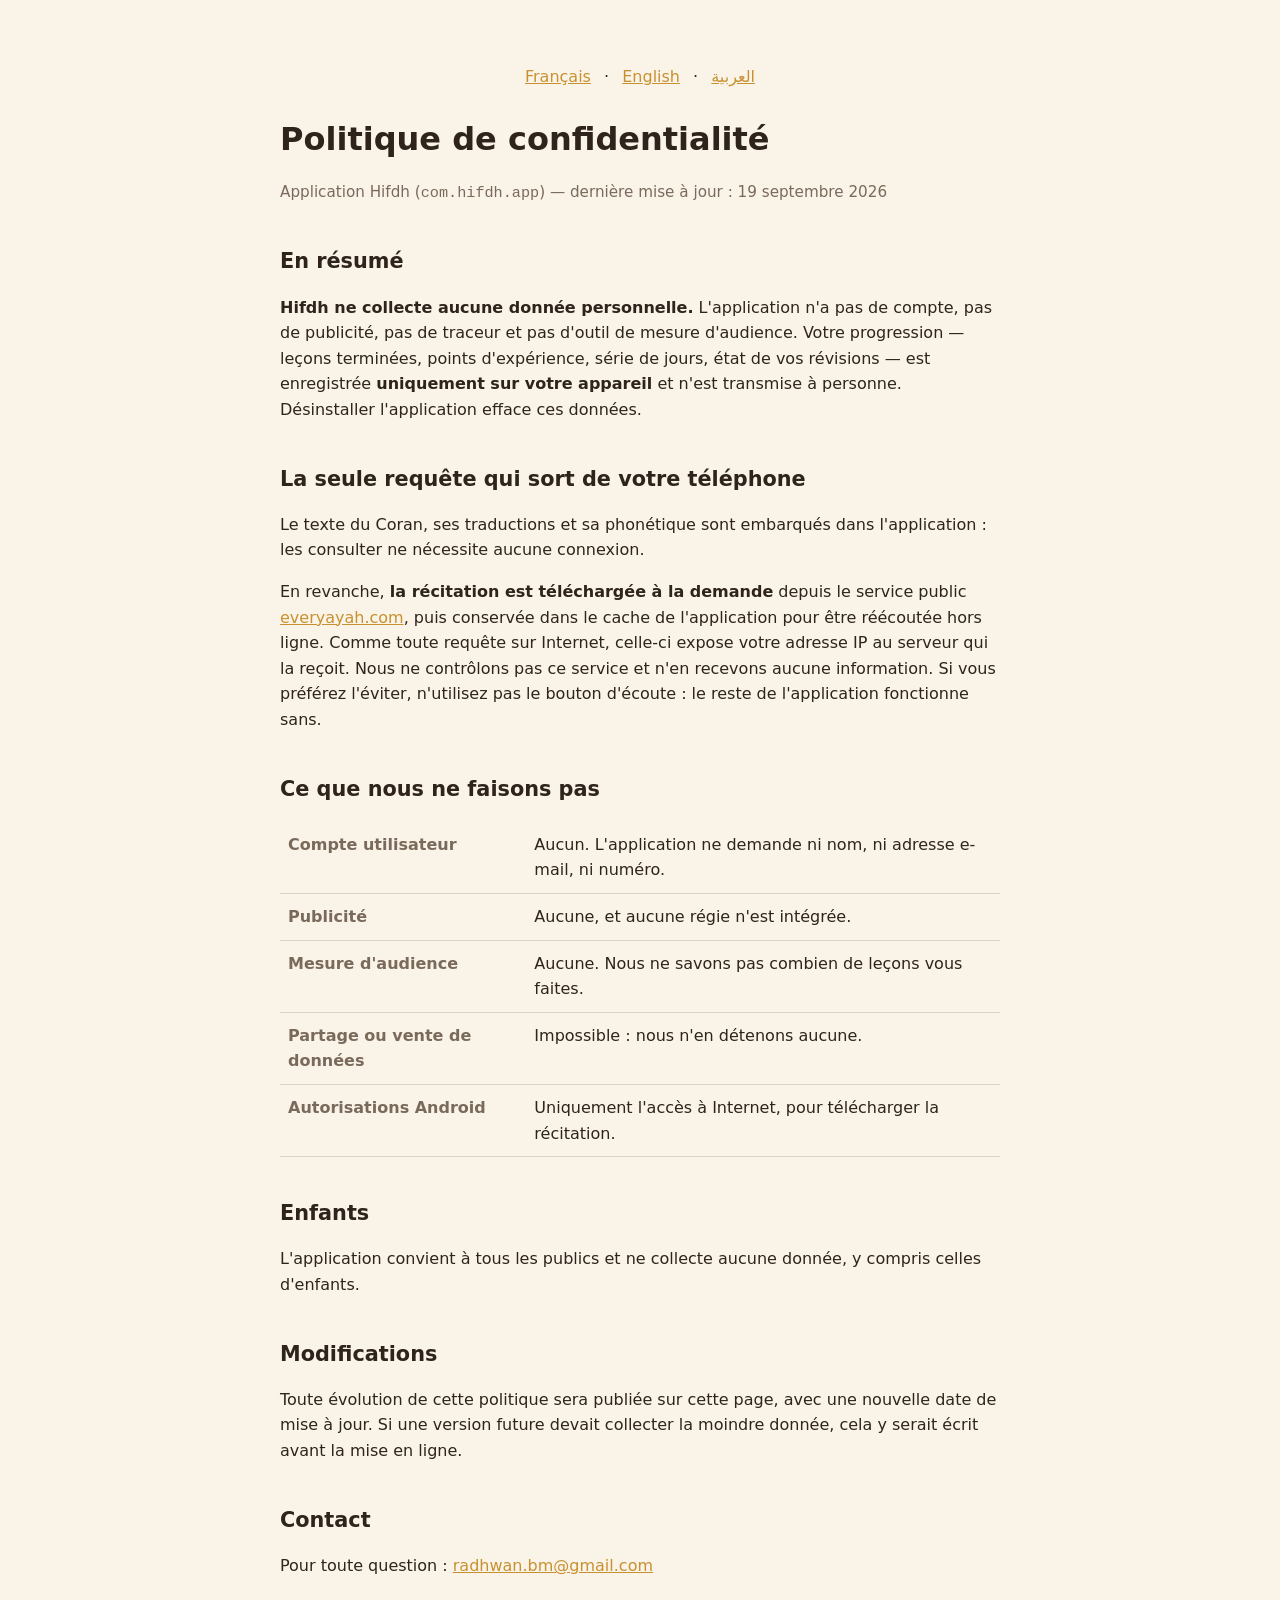
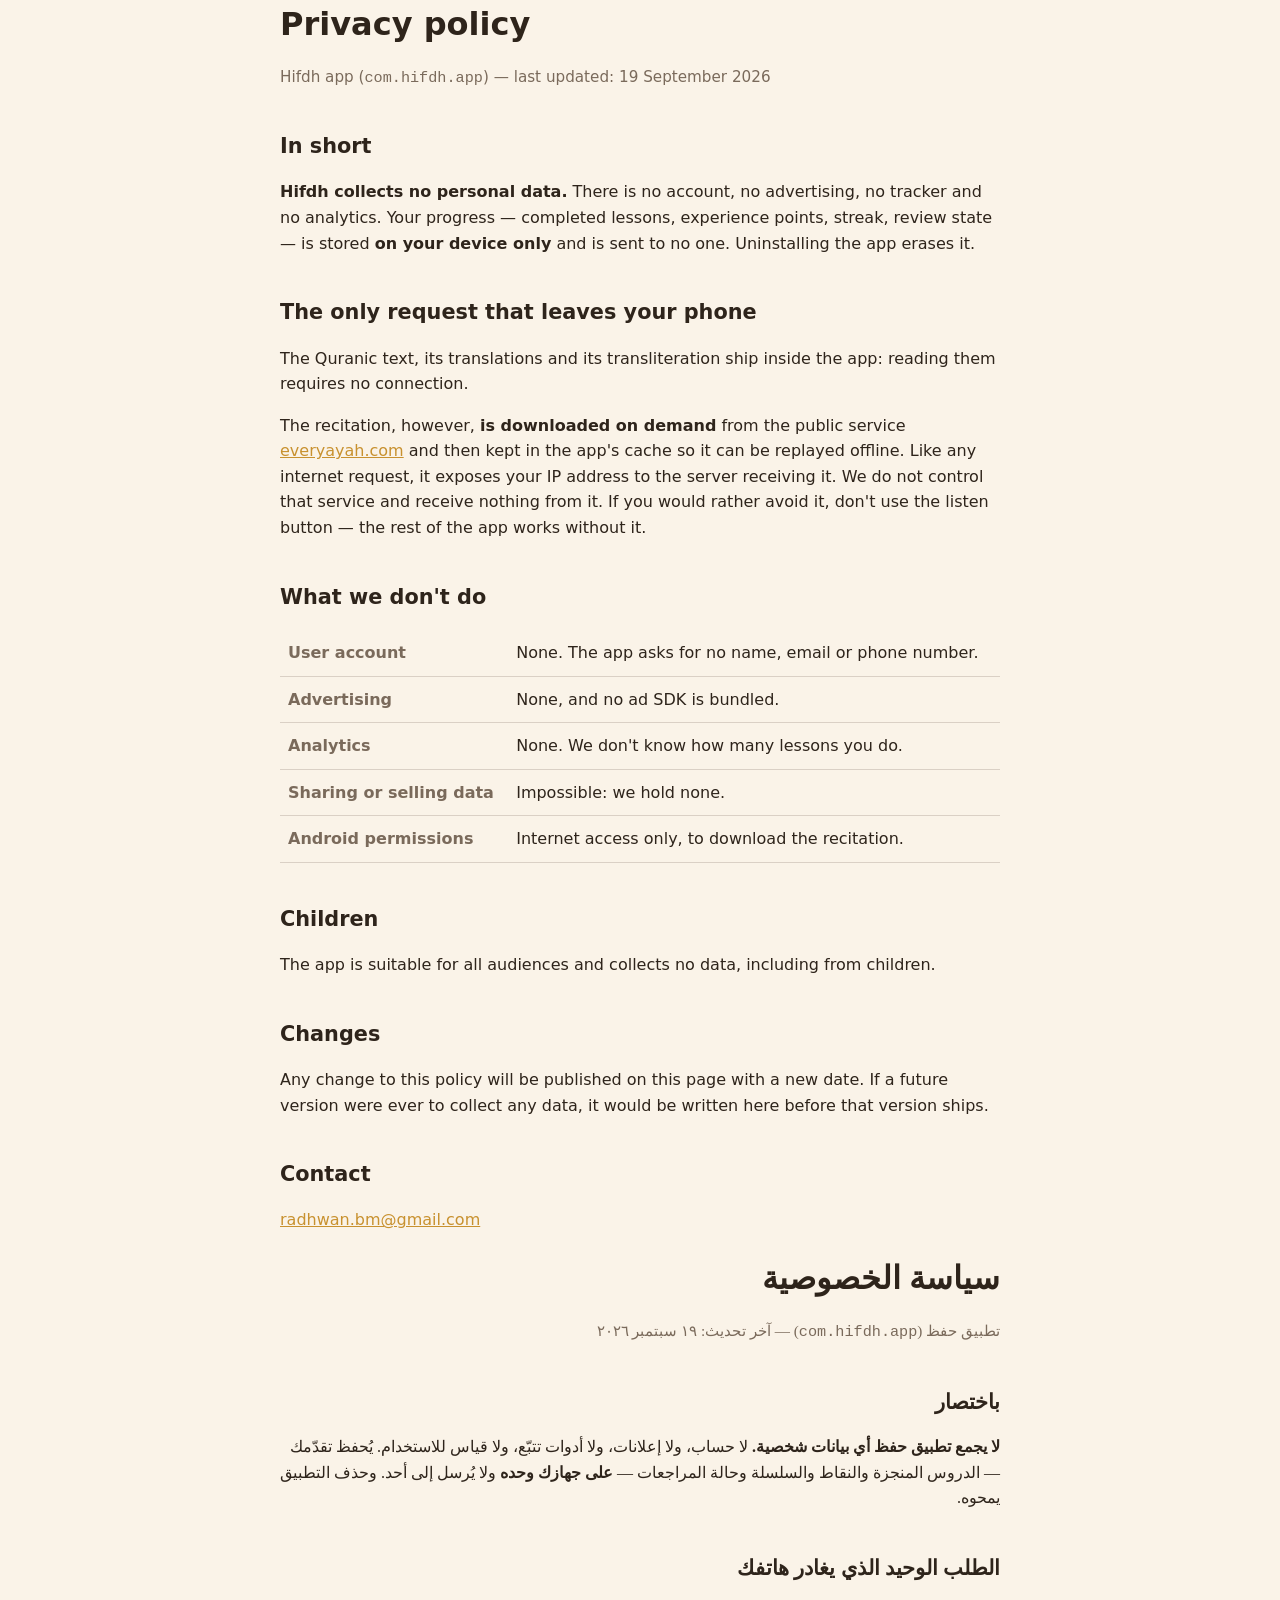
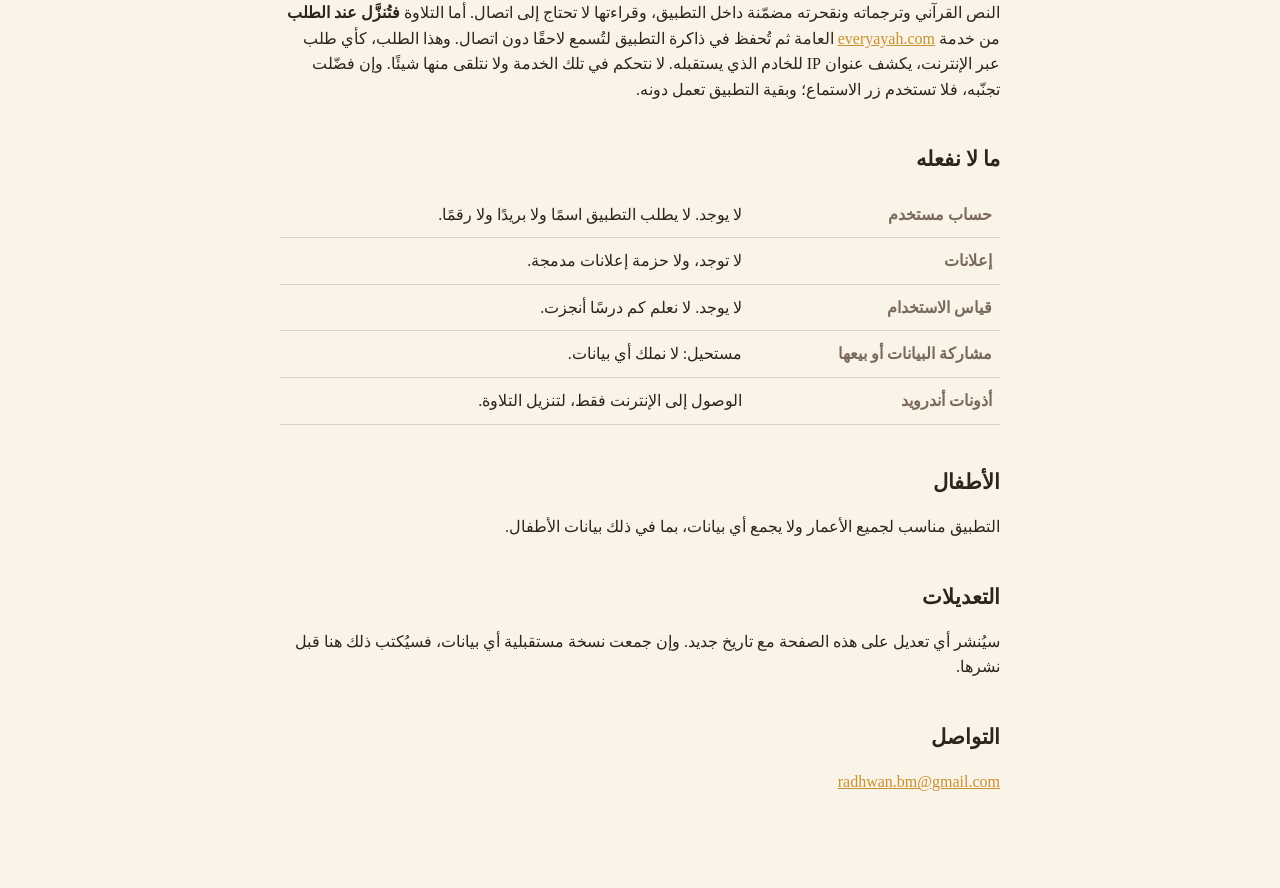
==== privacy/index.html @ c6a9dac5 "Site public : accueil et politique de confidentialité Page d'atterrissage « lien en bio » et politiq" ====
<!DOCTYPE html>
<html lang="fr">
<head>
<meta charset="utf-8">
<meta name="viewport" content="width=device-width, initial-scale=1">
<title>Hifdh — Politique de confidentialité</title>
<meta name="description" content="Politique de confidentialité de l'application Hifdh : aucune collecte de données, aucun compte, aucun traceur.">
<link rel="icon" href="../icon.png">
<link rel="stylesheet" href="../style.css">
</head>
<body>
<main>
  <p class="langs"><a href="#fr">Français</a> · <a href="#en">English</a> · <a href="#ar">العربية</a></p>

  <section id="fr">
    <h1>Politique de confidentialité</h1>
    <p class="muted">Application Hifdh (<code>com.hifdh.app</code>) — dernière mise à jour : 19 septembre 2026</p>

    <h2>En résumé</h2>
    <p><strong>Hifdh ne collecte aucune donnée personnelle.</strong> L'application
    n'a pas de compte, pas de publicité, pas de traceur et pas d'outil de mesure
    d'audience. Votre progression — leçons terminées, points d'expérience, série
    de jours, état de vos révisions — est enregistrée <strong>uniquement sur
    votre appareil</strong> et n'est transmise à personne. Désinstaller
    l'application efface ces données.</p>

    <h2>La seule requête qui sort de votre téléphone</h2>
    <p>Le texte du Coran, ses traductions et sa phonétique sont embarqués dans
    l'application : les consulter ne nécessite aucune connexion.</p>
    <p>En revanche, <strong>la récitation est téléchargée à la demande</strong>
    depuis le service public <a href="https://everyayah.com">everyayah.com</a>,
    puis conservée dans le cache de l'application pour être réécoutée hors
    ligne. Comme toute requête sur Internet, celle-ci expose votre adresse IP au
    serveur qui la reçoit. Nous ne contrôlons pas ce service et n'en recevons
    aucune information. Si vous préférez l'éviter, n'utilisez pas le bouton
    d'écoute : le reste de l'application fonctionne sans.</p>

    <h2>Ce que nous ne faisons pas</h2>
    <table>
      <tr><th>Compte utilisateur</th><td>Aucun. L'application ne demande ni nom, ni adresse e-mail, ni numéro.</td></tr>
      <tr><th>Publicité</th><td>Aucune, et aucune régie n'est intégrée.</td></tr>
      <tr><th>Mesure d'audience</th><td>Aucune. Nous ne savons pas combien de leçons vous faites.</td></tr>
      <tr><th>Partage ou vente de données</th><td>Impossible : nous n'en détenons aucune.</td></tr>
      <tr><th>Autorisations Android</th><td>Uniquement l'accès à Internet, pour télécharger la récitation.</td></tr>
    </table>

    <h2>Enfants</h2>
    <p>L'application convient à tous les publics et ne collecte aucune donnée,
    y compris celles d'enfants.</p>

    <h2>Modifications</h2>
    <p>Toute évolution de cette politique sera publiée sur cette page, avec une
    nouvelle date de mise à jour. Si une version future devait collecter la
    moindre donnée, cela y serait écrit avant la mise en ligne.</p>

    <h2>Contact</h2>
    <p>Pour toute question : <a href="mailto:radhwan.bm@gmail.com">radhwan.bm@gmail.com</a></p>
  </section>

  <section id="en" lang="en">
    <h1>Privacy policy</h1>
    <p class="muted">Hifdh app (<code>com.hifdh.app</code>) — last updated: 19 September 2026</p>

    <h2>In short</h2>
    <p><strong>Hifdh collects no personal data.</strong> There is no account, no
    advertising, no tracker and no analytics. Your progress — completed lessons,
    experience points, streak, review state — is stored <strong>on your device
    only</strong> and is sent to no one. Uninstalling the app erases it.</p>

    <h2>The only request that leaves your phone</h2>
    <p>The Quranic text, its translations and its transliteration ship inside the
    app: reading them requires no connection.</p>
    <p>The recitation, however, <strong>is downloaded on demand</strong> from the
    public service <a href="https://everyayah.com">everyayah.com</a> and then kept
    in the app's cache so it can be replayed offline. Like any internet request,
    it exposes your IP address to the server receiving it. We do not control that
    service and receive nothing from it. If you would rather avoid it, don't use
    the listen button — the rest of the app works without it.</p>

    <h2>What we don't do</h2>
    <table>
      <tr><th>User account</th><td>None. The app asks for no name, email or phone number.</td></tr>
      <tr><th>Advertising</th><td>None, and no ad SDK is bundled.</td></tr>
      <tr><th>Analytics</th><td>None. We don't know how many lessons you do.</td></tr>
      <tr><th>Sharing or selling data</th><td>Impossible: we hold none.</td></tr>
      <tr><th>Android permissions</th><td>Internet access only, to download the recitation.</td></tr>
    </table>

    <h2>Children</h2>
    <p>The app is suitable for all audiences and collects no data, including from
    children.</p>

    <h2>Changes</h2>
    <p>Any change to this policy will be published on this page with a new date.
    If a future version were ever to collect any data, it would be written here
    before that version ships.</p>

    <h2>Contact</h2>
    <p><a href="mailto:radhwan.bm@gmail.com">radhwan.bm@gmail.com</a></p>
  </section>

  <section id="ar" lang="ar" dir="rtl">
    <h1>سياسة الخصوصية</h1>
    <p class="muted">تطبيق حفظ (<code>com.hifdh.app</code>) — آخر تحديث: ١٩ سبتمبر ٢٠٢٦</p>

    <h2>باختصار</h2>
    <p><strong>لا يجمع تطبيق حفظ أي بيانات شخصية.</strong> لا حساب، ولا إعلانات،
    ولا أدوات تتبّع، ولا قياس للاستخدام. يُحفظ تقدّمك — الدروس المنجزة والنقاط
    والسلسلة وحالة المراجعات — <strong>على جهازك وحده</strong> ولا يُرسل إلى أحد.
    وحذف التطبيق يمحوه.</p>

    <h2>الطلب الوحيد الذي يغادر هاتفك</h2>
    <p>النص القرآني وترجماته ونقحرته مضمّنة داخل التطبيق، وقراءتها لا تحتاج إلى
    اتصال. أما التلاوة <strong>فتُنزَّل عند الطلب</strong> من خدمة
    <a href="https://everyayah.com">everyayah.com</a> العامة ثم تُحفظ في ذاكرة
    التطبيق لتُسمع لاحقًا دون اتصال. وهذا الطلب، كأي طلب عبر الإنترنت، يكشف عنوان
    IP للخادم الذي يستقبله. لا نتحكم في تلك الخدمة ولا نتلقى منها شيئًا. وإن
    فضّلت تجنّبه، فلا تستخدم زر الاستماع؛ وبقية التطبيق تعمل دونه.</p>

    <h2>ما لا نفعله</h2>
    <table>
      <tr><th>حساب مستخدم</th><td>لا يوجد. لا يطلب التطبيق اسمًا ولا بريدًا ولا رقمًا.</td></tr>
      <tr><th>إعلانات</th><td>لا توجد، ولا حزمة إعلانات مدمجة.</td></tr>
      <tr><th>قياس الاستخدام</th><td>لا يوجد. لا نعلم كم درسًا أنجزت.</td></tr>
      <tr><th>مشاركة البيانات أو بيعها</th><td>مستحيل: لا نملك أي بيانات.</td></tr>
      <tr><th>أذونات أندرويد</th><td>الوصول إلى الإنترنت فقط، لتنزيل التلاوة.</td></tr>
    </table>

    <h2>الأطفال</h2>
    <p>التطبيق مناسب لجميع الأعمار ولا يجمع أي بيانات، بما في ذلك بيانات الأطفال.</p>

    <h2>التعديلات</h2>
    <p>سيُنشر أي تعديل على هذه الصفحة مع تاريخ جديد. وإن جمعت نسخة مستقبلية أي
    بيانات، فسيُكتب ذلك هنا قبل نشرها.</p>

    <h2>التواصل</h2>
    <p><a href="mailto:radhwan.bm@gmail.com">radhwan.bm@gmail.com</a></p>
  </section>
</main>
</body>
</html>
---- style.css ----
/* Palette et typographie reprises de l'application, pour que le passage du
   reel au site puis à l'app ne donne jamais l'impression de changer d'univers. */
:root {
  --paper: #faf3e8;
  --paper-raised: #f2e6d4;
  --ink: #2e241b;
  --ink-soft: #7a6a5b;
  --gold: #c8912f;
  --green: #3ba776;
}

@media (prefers-color-scheme: dark) {
  :root {
    --paper: #14100c;
    --paper-raised: #221b14;
    --ink: #f3e9dc;
    --ink-soft: #b3a393;
  }
}

* { box-sizing: border-box; }

body {
  margin: 0;
  padding: 0 20px;
  background: var(--paper);
  color: var(--ink);
  font-family: Nunito, "Segoe UI", system-ui, -apple-system, sans-serif;
  line-height: 1.6;
}

main { max-width: 720px; margin: 0 auto; padding: 48px 0 80px; }

header { text-align: center; padding: 32px 0 8px; }
header img { width: 96px; height: 96px; border-radius: 22px; }

h1 { font-size: 2rem; margin: 20px 0 8px; }
h2 { font-size: 1.3rem; margin: 40px 0 8px; }
h3 { font-size: 1.05rem; margin: 28px 0 4px; }
p, li { color: var(--ink); }
.lead { font-size: 1.15rem; color: var(--ink-soft); text-align: center; margin: 0 0 32px; }
.muted { color: var(--ink-soft); font-size: 0.95rem; }

.cta {
  display: inline-block;
  background: var(--gold);
  color: #fff;
  font-weight: 800;
  text-decoration: none;
  padding: 16px 28px;
  border-radius: 16px;
  box-shadow: 0 4px 0 #9a6e23;
  letter-spacing: 0.6px;
  text-transform: uppercase;
}
.cta.secondary { background: transparent; color: var(--gold); box-shadow: none; border: 2px solid var(--gold); }
.cta[aria-disabled="true"] { background: var(--ink-soft); box-shadow: none; opacity: 0.6; pointer-events: none; }
.actions { display: flex; flex-wrap: wrap; gap: 14px; justify-content: center; margin: 32px 0; }

.features { display: grid; gap: 22px; margin: 40px 0; }
.feature { background: var(--paper-raised); border-radius: 18px; padding: 20px 22px; }
.feature h3 { margin-top: 0; }
.feature p { margin: 0; color: var(--ink-soft); }

.shots { display: flex; gap: 14px; overflow-x: auto; padding: 8px 0 20px; }
.shots img { width: 210px; border-radius: 16px; border: 1px solid rgba(122, 106, 91, 0.3); }

table { width: 100%; border-collapse: collapse; margin: 16px 0; }
th, td { text-align: start; padding: 10px 8px; border-bottom: 1px solid rgba(122, 106, 91, 0.25); vertical-align: top; }
th { color: var(--ink-soft); font-weight: 700; }

footer { text-align: center; padding: 40px 0; color: var(--ink-soft); font-size: 0.9rem; }
a { color: var(--gold); }

.langs { text-align: center; margin-bottom: 24px; }
.langs a { margin: 0 8px; }

[dir="rtl"] { font-family: Amiri, Nunito, serif; }
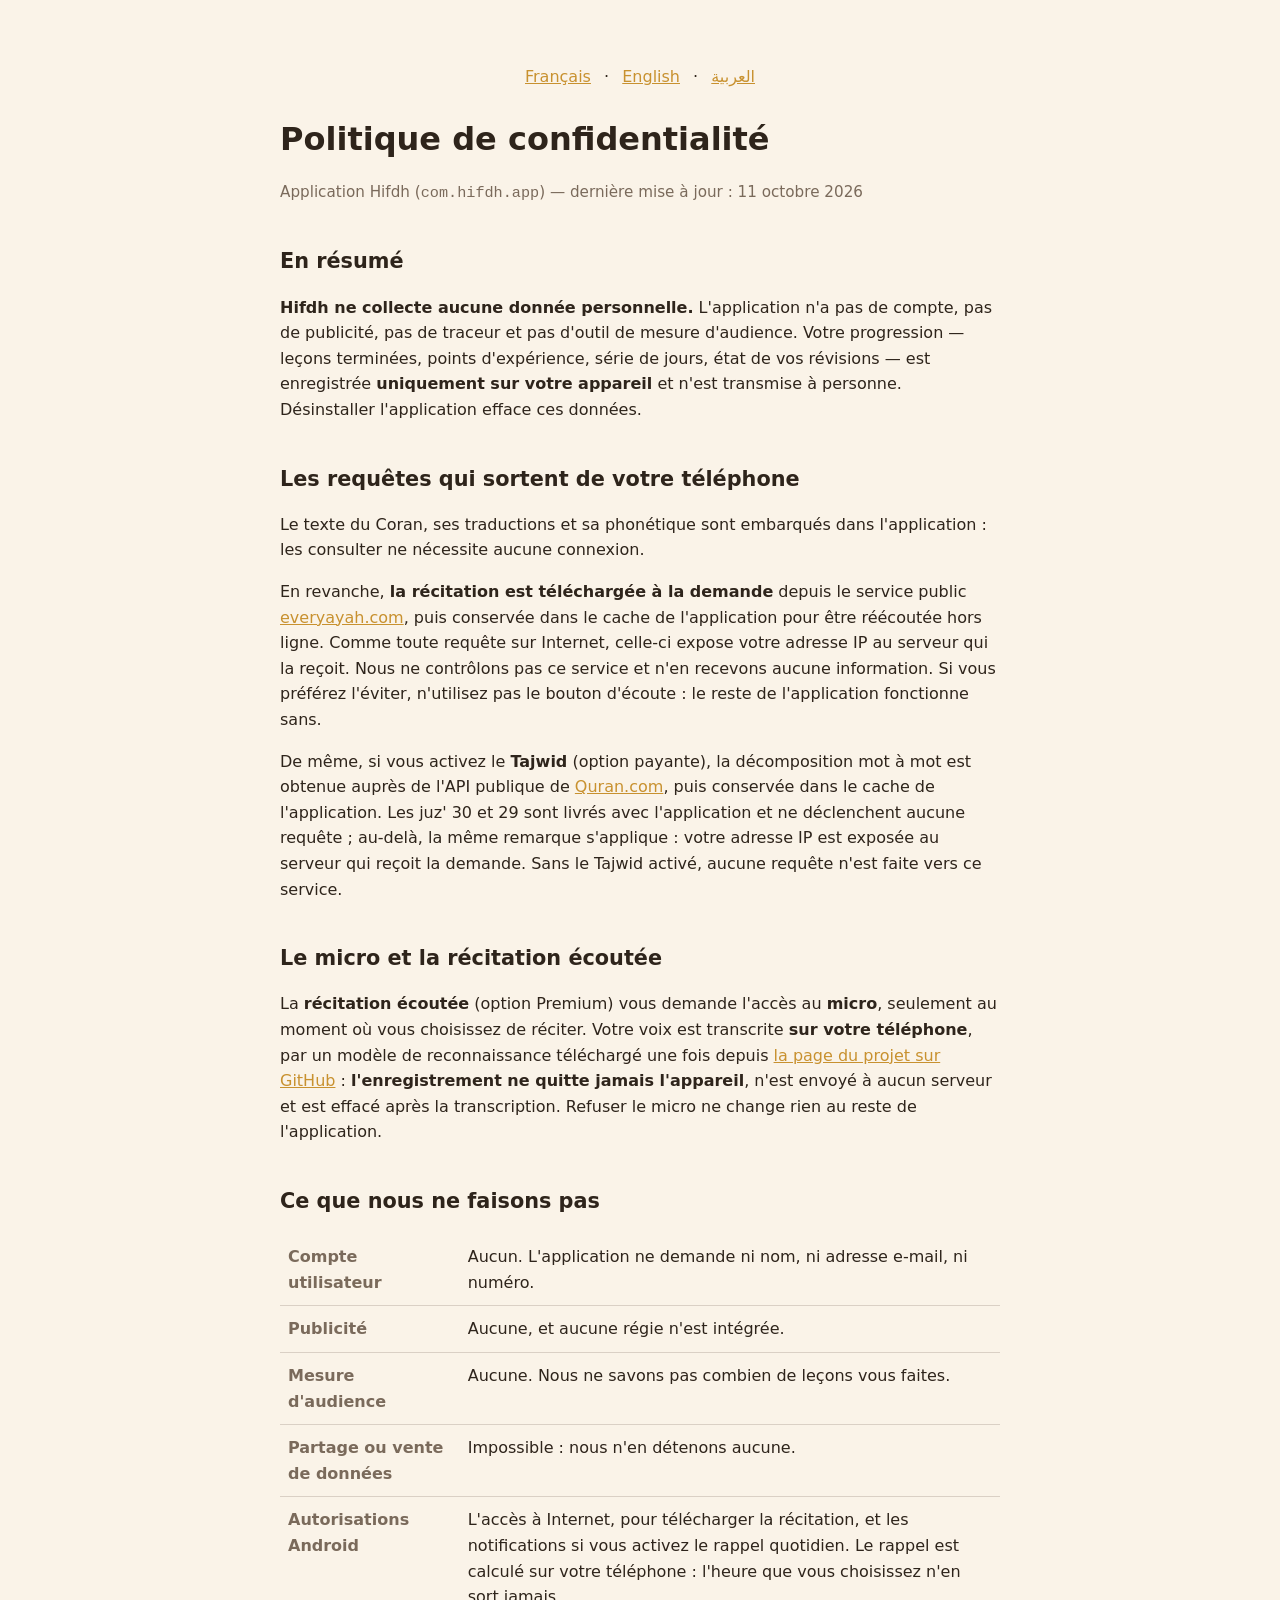
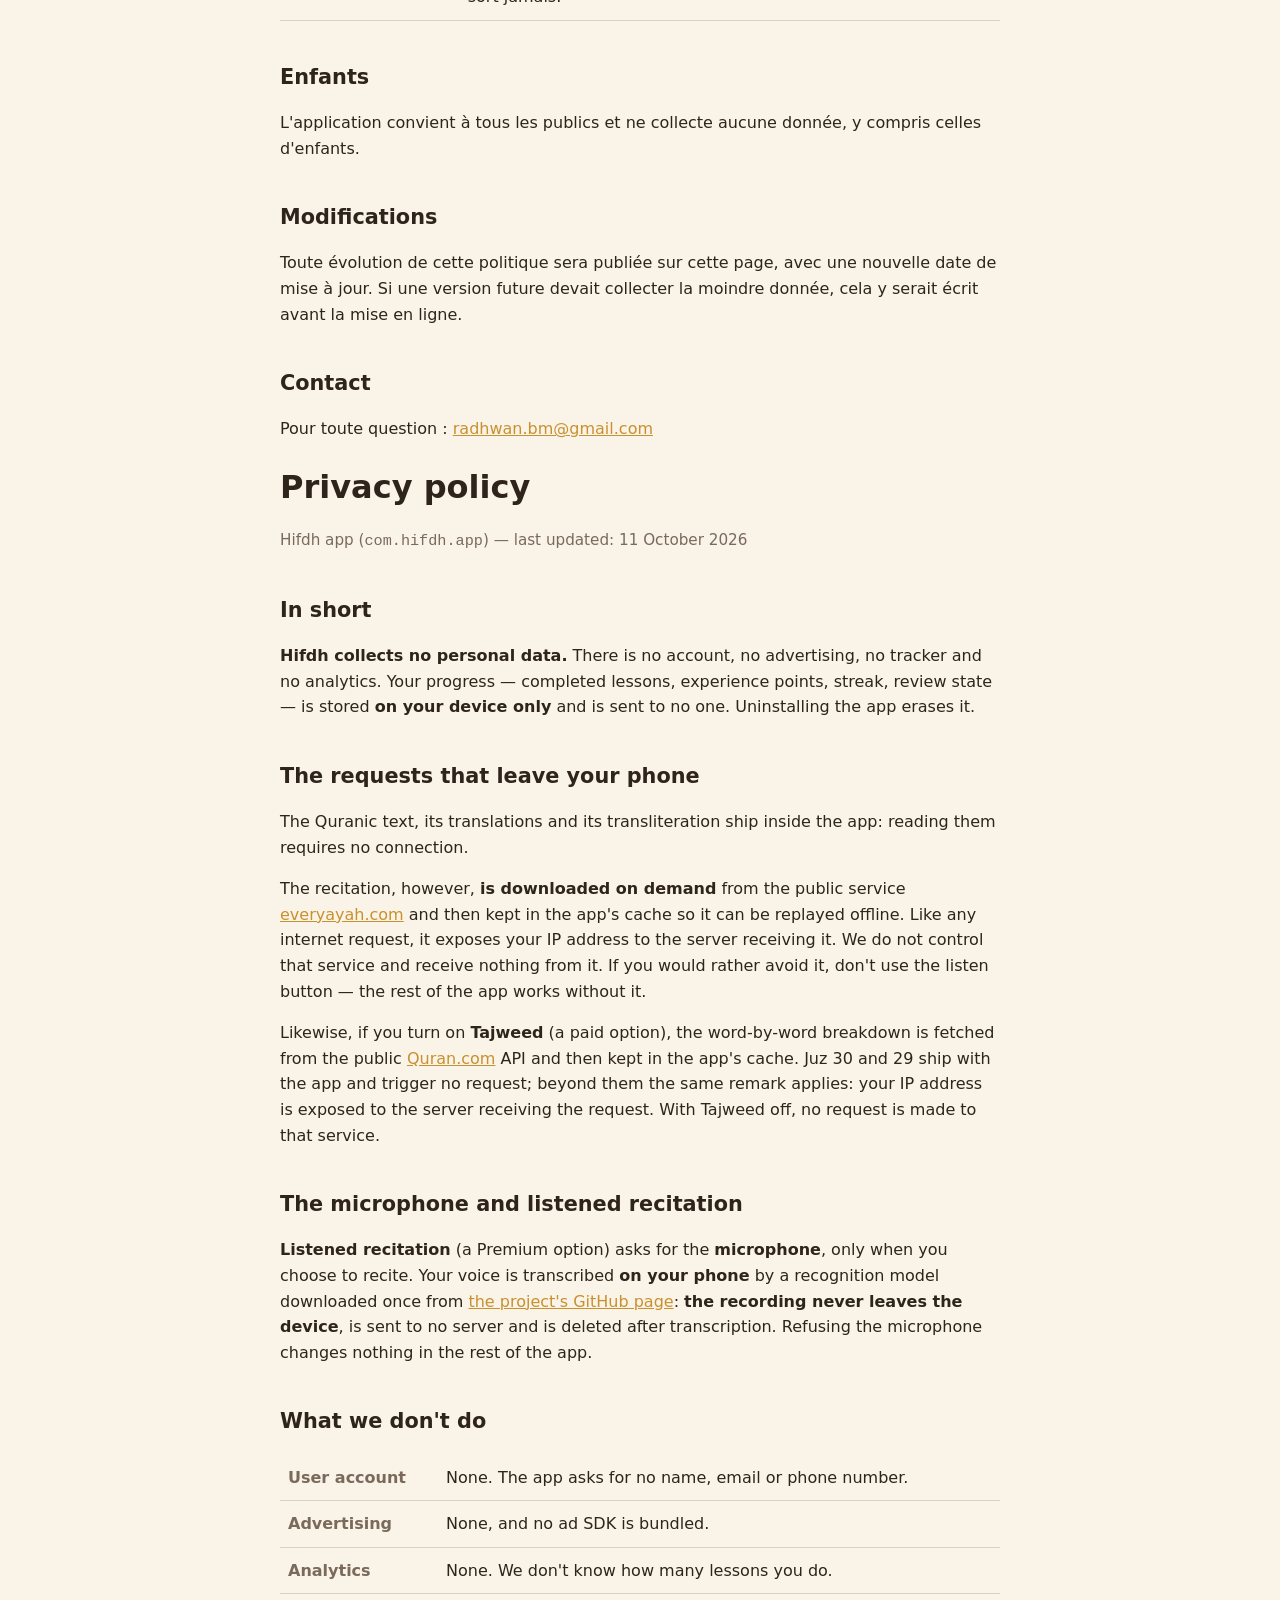
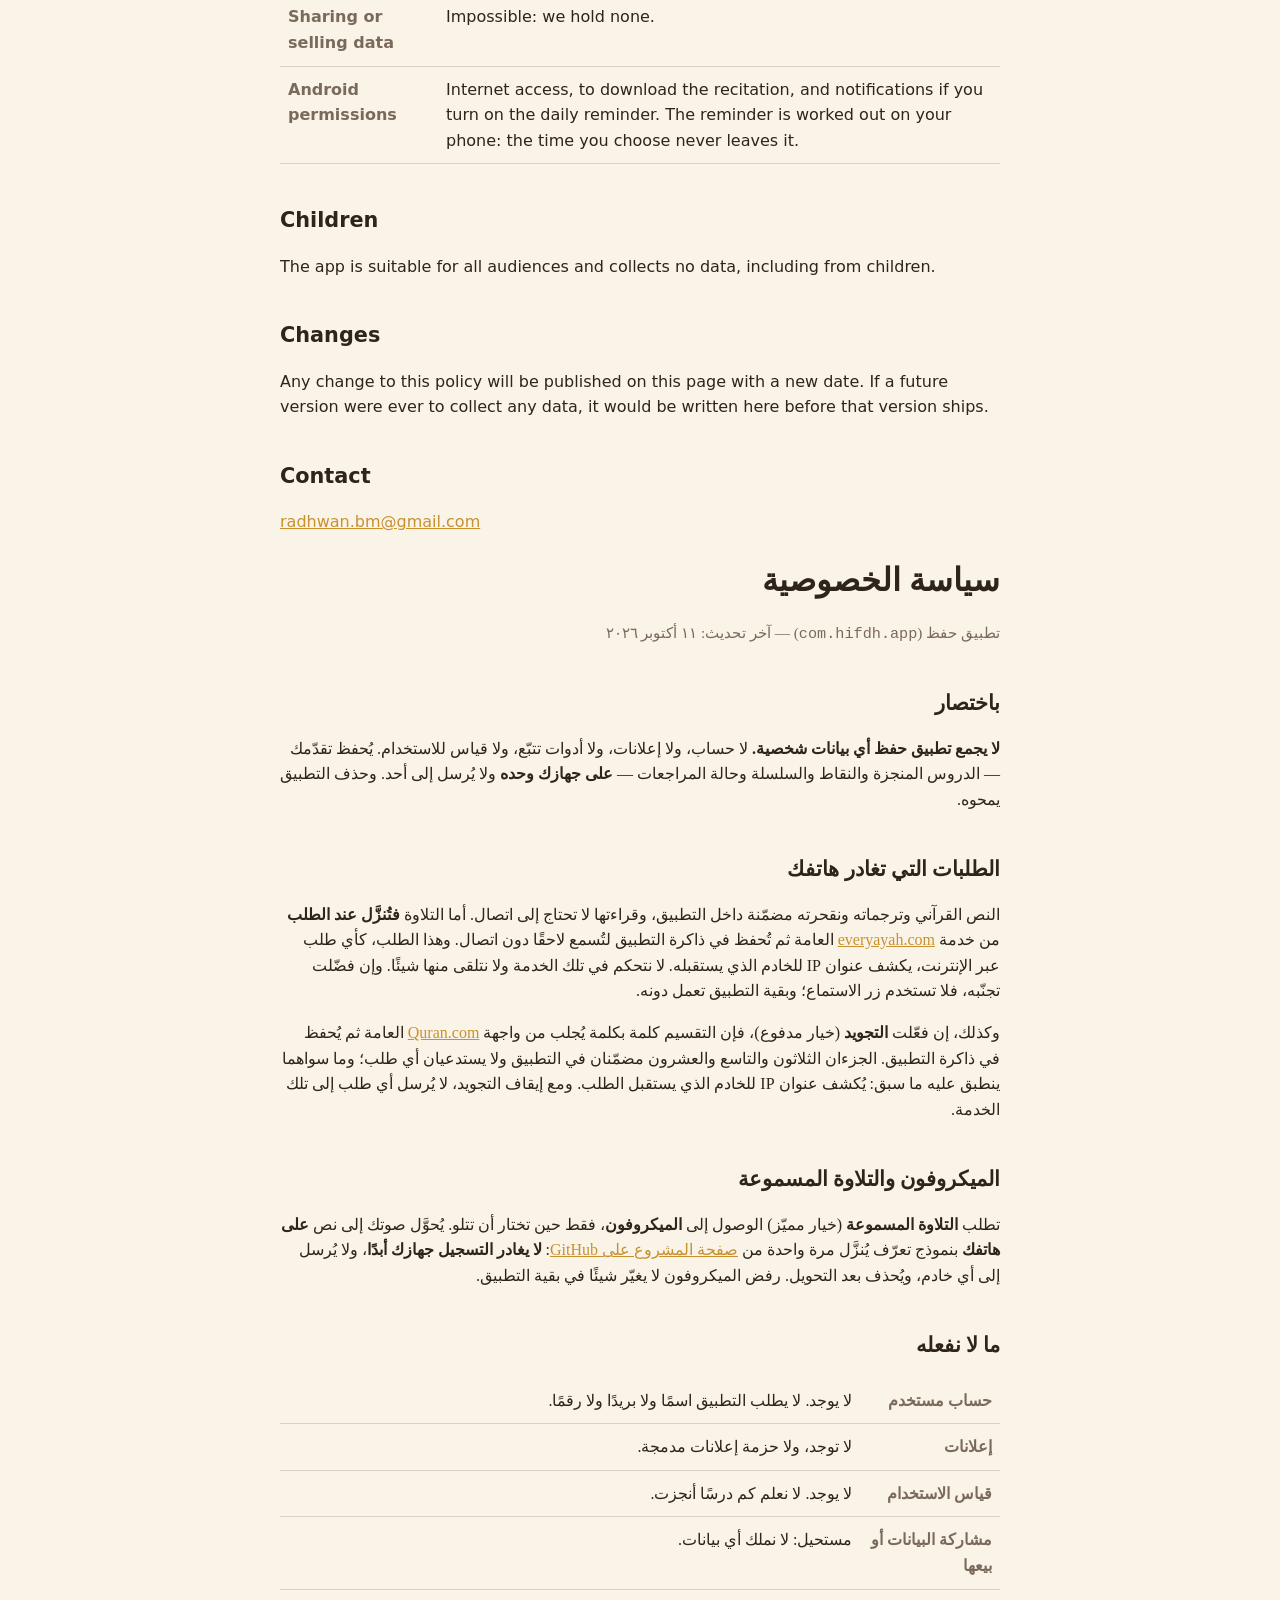
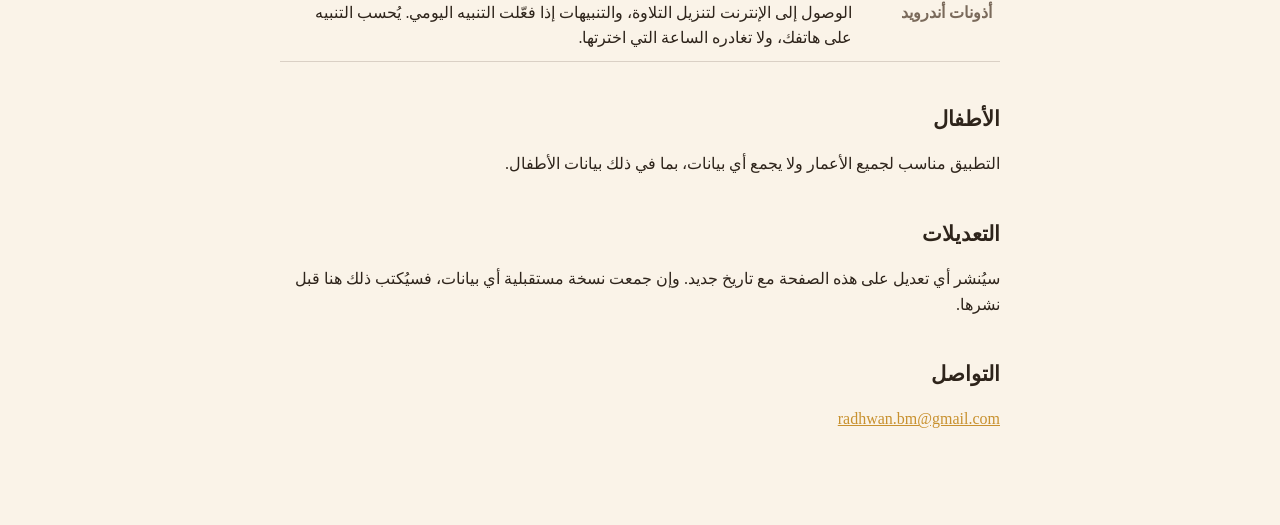
==== commit d4b6a748: "Le site rattrape sa source : modèle hébergé ici, récitateurs La politique de confidentialité pointe " ====
--- a/privacy/index.html
+++ b/privacy/index.html
@@ -14,7 +14,7 @@
 
   <section id="fr">
     <h1>Politique de confidentialité</h1>
-    <p class="muted">Application Hifdh (<code>com.hifdh.app</code>) — dernière mise à jour : 19 septembre 2026</p>
+    <p class="muted">Application Hifdh (<code>com.hifdh.app</code>) — dernière mise à jour : 11 octobre 2026</p>
 
     <h2>En résumé</h2>
     <p><strong>Hifdh ne collecte aucune donnée personnelle.</strong> L'application
@@ -24,7 +24,7 @@
     votre appareil</strong> et n'est transmise à personne. Désinstaller
     l'application efface ces données.</p>
 
-    <h2>La seule requête qui sort de votre téléphone</h2>
+    <h2>Les requêtes qui sortent de votre téléphone</h2>
     <p>Le texte du Coran, ses traductions et sa phonétique sont embarqués dans
     l'application : les consulter ne nécessite aucune connexion.</p>
     <p>En revanche, <strong>la récitation est téléchargée à la demande</strong>
@@ -34,6 +34,24 @@
     serveur qui la reçoit. Nous ne contrôlons pas ce service et n'en recevons
     aucune information. Si vous préférez l'éviter, n'utilisez pas le bouton
     d'écoute : le reste de l'application fonctionne sans.</p>
+    <p>De même, si vous activez le <strong>Tajwid</strong> (option payante), la
+    décomposition mot à mot est obtenue auprès de l'API publique de
+    <a href="https://quran.com">Quran.com</a>, puis conservée dans le cache de
+    l'application. Les juz' 30 et 29 sont livrés avec l'application et ne
+    déclenchent aucune requête ; au-delà, la même remarque s'applique : votre
+    adresse IP est exposée au serveur qui reçoit la demande. Sans le Tajwid
+    activé, aucune requête n'est faite vers ce service.</p>
+
+    <h2>Le micro et la récitation écoutée</h2>
+    <p>La <strong>récitation écoutée</strong> (option Premium) vous demande
+    l'accès au <strong>micro</strong>, seulement au moment où vous choisissez de
+    réciter. Votre voix est transcrite <strong>sur votre téléphone</strong>, par
+    un modèle de reconnaissance téléchargé une fois depuis
+    <a href="https://github.com/RadhwanMRS/hifdh-site/releases">la page du
+    projet sur GitHub</a> : <strong>l'enregistrement ne quitte jamais
+    l'appareil</strong>, n'est envoyé à aucun serveur et est effacé après la
+    transcription. Refuser le micro ne change rien au reste de
+    l'application.</p>
 
     <h2>Ce que nous ne faisons pas</h2>
     <table>
@@ -41,7 +59,7 @@
       <tr><th>Publicité</th><td>Aucune, et aucune régie n'est intégrée.</td></tr>
       <tr><th>Mesure d'audience</th><td>Aucune. Nous ne savons pas combien de leçons vous faites.</td></tr>
       <tr><th>Partage ou vente de données</th><td>Impossible : nous n'en détenons aucune.</td></tr>
-      <tr><th>Autorisations Android</th><td>Uniquement l'accès à Internet, pour télécharger la récitation.</td></tr>
+      <tr><th>Autorisations Android</th><td>L'accès à Internet, pour télécharger la récitation, et les notifications si vous activez le rappel quotidien. Le rappel est calculé sur votre téléphone : l'heure que vous choisissez n'en sort jamais.</td></tr>
     </table>
 
     <h2>Enfants</h2>
@@ -59,7 +77,7 @@
 
   <section id="en" lang="en">
     <h1>Privacy policy</h1>
-    <p class="muted">Hifdh app (<code>com.hifdh.app</code>) — last updated: 19 September 2026</p>
+    <p class="muted">Hifdh app (<code>com.hifdh.app</code>) — last updated: 11 October 2026</p>
 
     <h2>In short</h2>
     <p><strong>Hifdh collects no personal data.</strong> There is no account, no
@@ -67,7 +85,7 @@
     experience points, streak, review state — is stored <strong>on your device
     only</strong> and is sent to no one. Uninstalling the app erases it.</p>
 
-    <h2>The only request that leaves your phone</h2>
+    <h2>The requests that leave your phone</h2>
     <p>The Quranic text, its translations and its transliteration ship inside the
     app: reading them requires no connection.</p>
     <p>The recitation, however, <strong>is downloaded on demand</strong> from the
@@ -76,6 +94,21 @@
     it exposes your IP address to the server receiving it. We do not control that
     service and receive nothing from it. If you would rather avoid it, don't use
     the listen button — the rest of the app works without it.</p>
+    <p>Likewise, if you turn on <strong>Tajweed</strong> (a paid option), the
+    word-by-word breakdown is fetched from the public
+    <a href="https://quran.com">Quran.com</a> API and then kept in the app's
+    cache. Juz 30 and 29 ship with the app and trigger no request; beyond them
+    the same remark applies: your IP address is exposed to the server receiving
+    the request. With Tajweed off, no request is made to that service.</p>
+
+    <h2>The microphone and listened recitation</h2>
+    <p><strong>Listened recitation</strong> (a Premium option) asks for the
+    <strong>microphone</strong>, only when you choose to recite. Your voice is
+    transcribed <strong>on your phone</strong> by a recognition model downloaded
+    once from <a href="https://github.com/RadhwanMRS/hifdh-site/releases">the
+    project's GitHub page</a>: <strong>the recording never leaves the
+    device</strong>, is sent to no server and is deleted after transcription.
+    Refusing the microphone changes nothing in the rest of the app.</p>
 
     <h2>What we don't do</h2>
     <table>
@@ -83,7 +116,7 @@
       <tr><th>Advertising</th><td>None, and no ad SDK is bundled.</td></tr>
       <tr><th>Analytics</th><td>None. We don't know how many lessons you do.</td></tr>
       <tr><th>Sharing or selling data</th><td>Impossible: we hold none.</td></tr>
-      <tr><th>Android permissions</th><td>Internet access only, to download the recitation.</td></tr>
+      <tr><th>Android permissions</th><td>Internet access, to download the recitation, and notifications if you turn on the daily reminder. The reminder is worked out on your phone: the time you choose never leaves it.</td></tr>
     </table>
 
     <h2>Children</h2>
@@ -101,7 +134,7 @@
 
   <section id="ar" lang="ar" dir="rtl">
     <h1>سياسة الخصوصية</h1>
-    <p class="muted">تطبيق حفظ (<code>com.hifdh.app</code>) — آخر تحديث: ١٩ سبتمبر ٢٠٢٦</p>
+    <p class="muted">تطبيق حفظ (<code>com.hifdh.app</code>) — آخر تحديث: ١١ أكتوبر ٢٠٢٦</p>
 
     <h2>باختصار</h2>
     <p><strong>لا يجمع تطبيق حفظ أي بيانات شخصية.</strong> لا حساب، ولا إعلانات،
@@ -109,13 +142,26 @@
     والسلسلة وحالة المراجعات — <strong>على جهازك وحده</strong> ولا يُرسل إلى أحد.
     وحذف التطبيق يمحوه.</p>
 
-    <h2>الطلب الوحيد الذي يغادر هاتفك</h2>
+    <h2>الطلبات التي تغادر هاتفك</h2>
     <p>النص القرآني وترجماته ونقحرته مضمّنة داخل التطبيق، وقراءتها لا تحتاج إلى
     اتصال. أما التلاوة <strong>فتُنزَّل عند الطلب</strong> من خدمة
     <a href="https://everyayah.com">everyayah.com</a> العامة ثم تُحفظ في ذاكرة
     التطبيق لتُسمع لاحقًا دون اتصال. وهذا الطلب، كأي طلب عبر الإنترنت، يكشف عنوان
     IP للخادم الذي يستقبله. لا نتحكم في تلك الخدمة ولا نتلقى منها شيئًا. وإن
     فضّلت تجنّبه، فلا تستخدم زر الاستماع؛ وبقية التطبيق تعمل دونه.</p>
+    <p>وكذلك، إن فعّلت <strong>التجويد</strong> (خيار مدفوع)، فإن التقسيم كلمة
+    بكلمة يُجلب من واجهة <a href="https://quran.com">Quran.com</a> العامة ثم
+    يُحفظ في ذاكرة التطبيق. الجزءان الثلاثون والتاسع والعشرون مضمّنان في التطبيق
+    ولا يستدعيان أي طلب؛ وما سواهما ينطبق عليه ما سبق: يُكشف عنوان IP للخادم
+    الذي يستقبل الطلب. ومع إيقاف التجويد، لا يُرسل أي طلب إلى تلك الخدمة.</p>
+
+    <h2>الميكروفون والتلاوة المسموعة</h2>
+    <p>تطلب <strong>التلاوة المسموعة</strong> (خيار مميّز) الوصول إلى
+    <strong>الميكروفون</strong>، فقط حين تختار أن تتلو. يُحوَّل صوتك إلى نص
+    <strong>على هاتفك</strong> بنموذج تعرّف يُنزَّل مرة واحدة من
+    <a href="https://github.com/RadhwanMRS/hifdh-site/releases">صفحة المشروع على GitHub</a>:
+    <strong>لا يغادر التسجيل جهازك أبدًا</strong>، ولا يُرسل إلى أي خادم، ويُحذف
+    بعد التحويل. رفض الميكروفون لا يغيّر شيئًا في بقية التطبيق.</p>
 
     <h2>ما لا نفعله</h2>
     <table>
@@ -123,7 +169,7 @@
       <tr><th>إعلانات</th><td>لا توجد، ولا حزمة إعلانات مدمجة.</td></tr>
       <tr><th>قياس الاستخدام</th><td>لا يوجد. لا نعلم كم درسًا أنجزت.</td></tr>
       <tr><th>مشاركة البيانات أو بيعها</th><td>مستحيل: لا نملك أي بيانات.</td></tr>
-      <tr><th>أذونات أندرويد</th><td>الوصول إلى الإنترنت فقط، لتنزيل التلاوة.</td></tr>
+      <tr><th>أذونات أندرويد</th><td>الوصول إلى الإنترنت لتنزيل التلاوة، والتنبيهات إذا فعّلت التنبيه اليومي. يُحسب التنبيه على هاتفك، ولا تغادره الساعة التي اخترتها.</td></tr>
     </table>
 
     <h2>الأطفال</h2>
